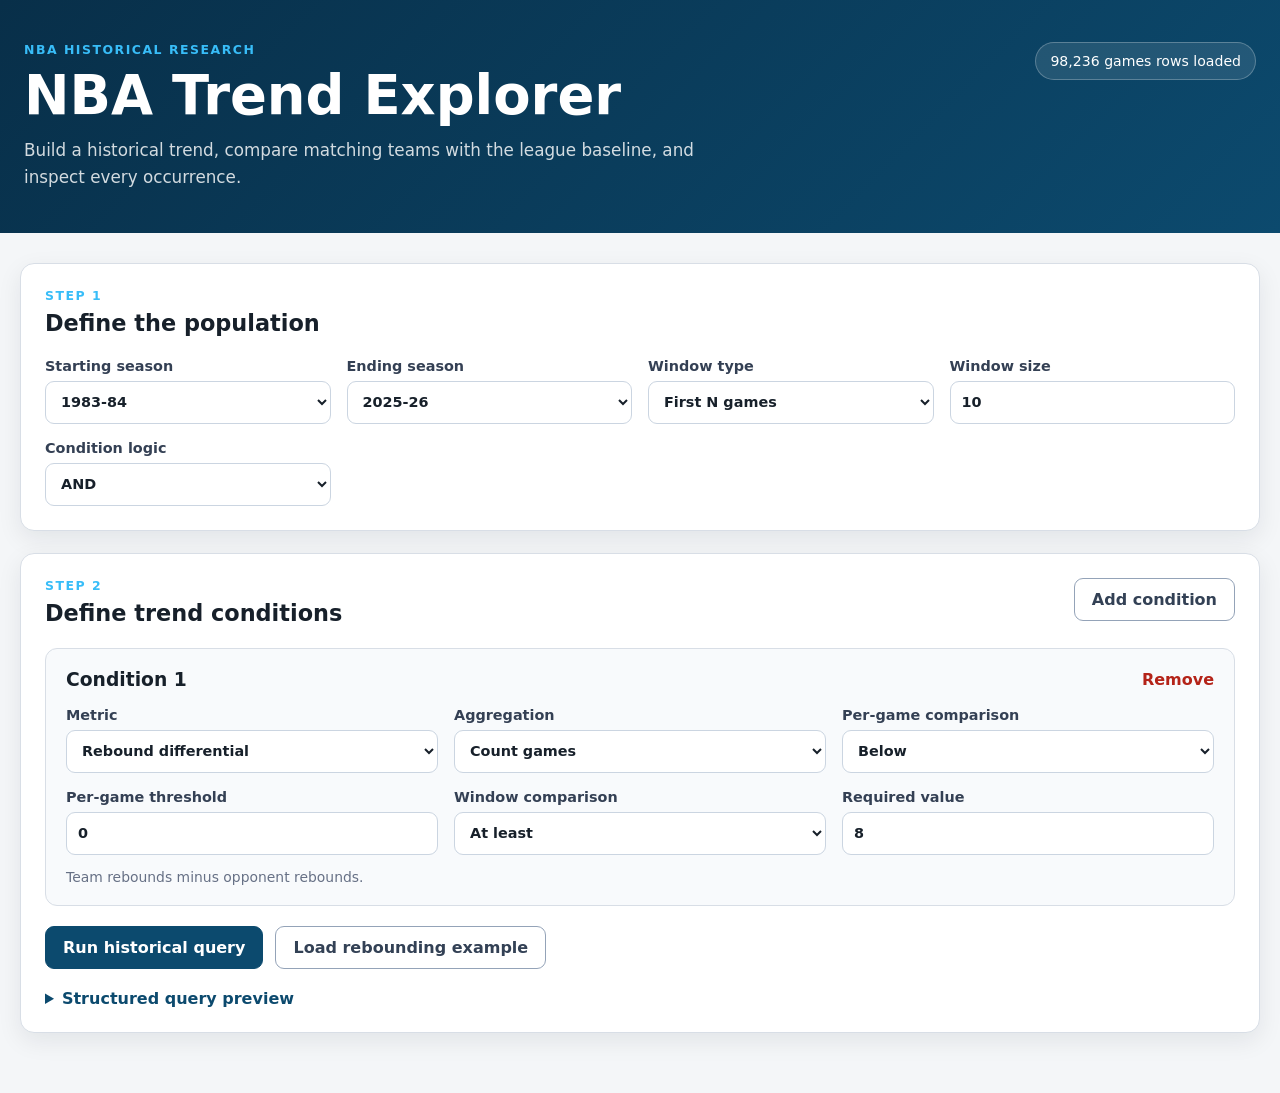
==== docs/index.html @ 091f8b8d "Build NBA historical trend explorer" ====
<!DOCTYPE html>
<html lang="en">
<head>
  <meta charset="UTF-8">

  <meta
    name="viewport"
    content="width=device-width, initial-scale=1.0"
  >

  <title>NBA Historical Trend Explorer</title>

  <link
    rel="stylesheet"
    href="./styles.css"
  >
</head>

<body>
  <header class="site-header">
    <div class="header-content">
      <div>
        <p class="eyebrow">NBA historical research</p>

        <h1>NBA Trend Explorer</h1>

        <p class="header-description">
          Build a historical trend, compare matching teams with
          the league baseline, and inspect every occurrence.
        </p>
      </div>

      <div
        id="dataStatus"
        class="status-badge"
      >
        Loading data…
      </div>
    </div>
  </header>

  <main class="page-shell">
    <section class="panel">
      <div class="section-heading">
        <div>
          <p class="eyebrow">Step 1</p>
          <h2>Define the population</h2>
        </div>
      </div>

      <div class="form-grid form-grid-four">
        <label>
          <span>Starting season</span>

          <select id="seasonStart"></select>
        </label>

        <label>
          <span>Ending season</span>

          <select id="seasonEnd"></select>
        </label>

        <label>
          <span>Window type</span>

          <select id="windowType">
            <option value="first_n_games">
              First N games
            </option>

            <option value="games_range">
              Fixed game range
            </option>

            <option value="rolling">
              Any rolling window
            </option>
          </select>
        </label>

        <label id="windowSizeField">
          <span>Window size</span>

          <input
            id="windowSize"
            type="number"
            min="1"
            max="82"
            value="10"
          >
        </label>

        <label
          id="rangeStartField"
          class="hidden"
        >
          <span>Starting game</span>

          <input
            id="rangeStart"
            type="number"
            min="1"
            max="82"
            value="1"
          >
        </label>

        <label
          id="rangeEndField"
          class="hidden"
        >
          <span>Ending game</span>

          <input
            id="rangeEnd"
            type="number"
            min="1"
            max="82"
            value="10"
          >
        </label>

        <label>
          <span>Condition logic</span>

          <select id="conditionLogic">
            <option value="AND">AND</option>
            <option value="OR">OR</option>
          </select>
        </label>
      </div>
    </section>

    <section class="panel">
      <div class="section-heading">
        <div>
          <p class="eyebrow">Step 2</p>
          <h2>Define trend conditions</h2>
        </div>

        <button
          id="addConditionButton"
          class="button secondary-button"
          type="button"
        >
          Add condition
        </button>
      </div>

      <div id="conditionsContainer"></div>

      <div class="actions-row">
        <button
          id="runQueryButton"
          class="button primary-button"
          type="button"
        >
          Run historical query
        </button>

        <button
          id="loadExampleButton"
          class="button secondary-button"
          type="button"
        >
          Load rebounding example
        </button>
      </div>

      <details class="query-preview">
        <summary>Structured query preview</summary>

        <pre id="queryPreview"></pre>
      </details>
    </section>

    <section
      id="errorPanel"
      class="panel error-panel hidden"
    >
      <h2>Query error</h2>
      <p id="errorMessage"></p>
    </section>

    <section
      id="resultsSection"
      class="hidden"
    >
      <section class="panel">
        <div class="section-heading">
          <div>
            <p class="eyebrow">Results</p>
            <h2>Trend summary</h2>
          </div>
        </div>

        <div
          id="summaryCards"
          class="summary-grid"
        ></div>
      </section>

      <section class="panel">
        <div class="section-heading">
          <div>
            <p class="eyebrow">Comparison</p>
            <h2>Outcomes versus baseline</h2>
          </div>
        </div>

        <div class="table-wrapper">
          <table>
            <thead>
              <tr>
                <th>Outcome</th>
                <th>Trend teams</th>
                <th>Baseline</th>
                <th>Difference</th>
              </tr>
            </thead>

            <tbody id="outcomeTableBody"></tbody>
          </table>
        </div>
      </section>

      <section class="panel">
        <div class="section-heading">
          <div>
            <p class="eyebrow">Evidence</p>
            <h2>Matching occurrences</h2>
          </div>

          <button
            id="downloadButton"
            class="button secondary-button"
            type="button"
          >
            Download CSV
          </button>
        </div>

        <p
          id="occurrenceLimitMessage"
          class="muted-text"
        ></p>

        <div class="table-wrapper occurrence-table-wrapper">
          <table>
            <thead id="occurrenceTableHead"></thead>
            <tbody id="occurrenceTableBody"></tbody>
          </table>
        </div>
      </section>
    </section>
  </main>

  <template id="conditionTemplate">
    <article class="condition-card">
      <div class="condition-card-header">
        <h3 class="condition-title">
          Condition
        </h3>

        <button
          type="button"
          class="remove-condition-button"
        >
          Remove
        </button>
      </div>

      <div class="form-grid condition-grid">
        <label>
          <span>Metric</span>
          <select class="condition-metric"></select>
        </label>

        <label>
          <span>Aggregation</span>

          <select class="condition-aggregation">
            <option value="count">Count games</option>
            <option value="mean">Average</option>
            <option value="sum">Sum</option>
            <option value="minimum">Minimum</option>
            <option value="maximum">Maximum</option>
          </select>
        </label>

        <label class="event-operator-field">
          <span>Per-game comparison</span>

          <select class="condition-event-operator">
            <option value="<">Below</option>
            <option value="<=">At most</option>
            <option value=">">Above</option>
            <option value=">=">At least</option>
            <option value="==">Equal to</option>
            <option value="!=">Not equal to</option>
          </select>
        </label>

        <label class="event-threshold-field">
          <span>Per-game threshold</span>

          <input
            class="condition-event-threshold"
            type="number"
            step="any"
            value="0"
          >
        </label>

        <label>
          <span>Window comparison</span>

          <select class="condition-operator">
            <option value=">=">At least</option>
            <option value=">">Above</option>
            <option value="<=">At most</option>
            <option value="<">Below</option>
            <option value="==">Equal to</option>
            <option value="!=">Not equal to</option>
          </select>
        </label>

        <label>
          <span>Required value</span>

          <input
            class="condition-value"
            type="number"
            step="any"
            value="8"
          >
        </label>
      </div>

      <p class="metric-description"></p>
    </article>
  </template>

  <script src="./app.js"></script>
</body>
</html>
---- docs/styles.css ----
:root {
    --background: #f4f6f8;
    --surface: #ffffff;
    --surface-muted: #f8fafc;
    --border: #d8dee6;
    --text: #17202a;
    --muted: #667085;
    --primary: #0c4a6e;
    --primary-hover: #083b58;
    --danger: #b42318;
    --danger-background: #fff4f2;
    --success: #166534;
    --shadow: 0 8px 24px rgba(15, 23, 42, 0.08);
    --radius: 14px;
  }
  
  * {
    box-sizing: border-box;
  }
  
  body {
    margin: 0;
    background: var(--background);
    color: var(--text);
    font-family:
      Inter,
      ui-sans-serif,
      system-ui,
      -apple-system,
      BlinkMacSystemFont,
      "Segoe UI",
      sans-serif;
  }
  
  button,
  input,
  select {
    font: inherit;
  }
  
  .site-header {
    background:
      linear-gradient(
        135deg,
        #082f49,
        #0c4a6e
      );
    color: white;
    padding: 42px 24px;
  }
  
  .header-content {
    width: min(1240px, 100%);
    margin: 0 auto;
    display: flex;
    gap: 32px;
    justify-content: space-between;
    align-items: flex-start;
  }
  
  h1,
  h2,
  h3,
  p {
    margin-top: 0;
  }
  
  h1 {
    margin-bottom: 10px;
    font-size: clamp(2rem, 5vw, 3.4rem);
  }
  
  h2 {
    margin-bottom: 0;
    font-size: 1.4rem;
  }
  
  h3 {
    margin-bottom: 0;
  }
  
  .header-description {
    max-width: 720px;
    margin-bottom: 0;
    color: rgba(255, 255, 255, 0.82);
    font-size: 1.05rem;
    line-height: 1.6;
  }
  
  .eyebrow {
    margin-bottom: 7px;
    color: #38bdf8;
    font-size: 0.78rem;
    font-weight: 800;
    letter-spacing: 0.12em;
    text-transform: uppercase;
  }
  
  .status-badge {
    flex-shrink: 0;
    padding: 10px 14px;
    border: 1px solid rgba(255, 255, 255, 0.25);
    border-radius: 999px;
    background: rgba(255, 255, 255, 0.1);
    font-size: 0.88rem;
  }
  
  .page-shell {
    width: min(1240px, calc(100% - 32px));
    margin: 30px auto 60px;
  }
  
  .panel {
    margin-bottom: 22px;
    padding: 24px;
    border: 1px solid var(--border);
    border-radius: var(--radius);
    background: var(--surface);
    box-shadow: var(--shadow);
  }
  
  .section-heading {
    display: flex;
    gap: 18px;
    justify-content: space-between;
    align-items: flex-start;
    margin-bottom: 22px;
  }
  
  .form-grid {
    display: grid;
    gap: 16px;
  }
  
  .form-grid-four {
    grid-template-columns:
      repeat(
        4,
        minmax(0, 1fr)
      );
  }
  
  .condition-grid {
    grid-template-columns:
      repeat(
        3,
        minmax(0, 1fr)
      );
  }
  
  label {
    display: flex;
    flex-direction: column;
    gap: 7px;
    color: #344054;
    font-size: 0.9rem;
    font-weight: 650;
  }
  
  input,
  select {
    width: 100%;
    min-height: 43px;
    padding: 9px 11px;
    border: 1px solid #cbd5e1;
    border-radius: 9px;
    background: white;
    color: var(--text);
  }
  
  input:focus,
  select:focus {
    outline: 3px solid rgba(14, 165, 233, 0.18);
    border-color: #0284c7;
  }
  
  .condition-card {
    margin-bottom: 16px;
    padding: 20px;
    border: 1px solid var(--border);
    border-radius: 12px;
    background: var(--surface-muted);
  }
  
  .condition-card-header {
    display: flex;
    justify-content: space-between;
    align-items: center;
    margin-bottom: 17px;
  }
  
  .remove-condition-button {
    padding: 0;
    border: 0;
    background: transparent;
    color: var(--danger);
    cursor: pointer;
    font-weight: 750;
  }
  
  .metric-description {
    margin: 14px 0 0;
    color: var(--muted);
    font-size: 0.87rem;
  }
  
  .actions-row {
    display: flex;
    flex-wrap: wrap;
    gap: 12px;
    margin-top: 20px;
  }
  
  .button {
    min-height: 43px;
    padding: 10px 17px;
    border-radius: 9px;
    cursor: pointer;
    font-weight: 750;
  }
  
  .primary-button {
    border: 1px solid var(--primary);
    background: var(--primary);
    color: white;
  }
  
  .primary-button:hover {
    background: var(--primary-hover);
  }
  
  .secondary-button {
    border: 1px solid #94a3b8;
    background: white;
    color: #334155;
  }
  
  .secondary-button:hover {
    background: #f8fafc;
  }
  
  .query-preview {
    margin-top: 20px;
  }
  
  .query-preview summary {
    cursor: pointer;
    color: var(--primary);
    font-weight: 700;
  }
  
  .query-preview pre {
    overflow-x: auto;
    margin: 12px 0 0;
    padding: 16px;
    border-radius: 10px;
    background: #0f172a;
    color: #dbeafe;
    font-size: 0.8rem;
  }
  
  .summary-grid {
    display: grid;
    grid-template-columns:
      repeat(
        4,
        minmax(0, 1fr)
      );
    gap: 14px;
  }
  
  .summary-card {
    padding: 18px;
    border: 1px solid var(--border);
    border-radius: 11px;
    background: var(--surface-muted);
  }
  
  .summary-label {
    margin-bottom: 8px;
    color: var(--muted);
    font-size: 0.82rem;
    font-weight: 700;
    text-transform: uppercase;
  }
  
  .summary-value {
    margin-bottom: 0;
    font-size: 1.65rem;
    font-weight: 800;
  }
  
  .table-wrapper {
    overflow-x: auto;
  }
  
  table {
    width: 100%;
    border-collapse: collapse;
    white-space: nowrap;
  }
  
  th,
  td {
    padding: 12px 13px;
    border-bottom: 1px solid var(--border);
    text-align: left;
    font-size: 0.88rem;
  }
  
  th {
    background: #f8fafc;
    color: #475467;
    font-size: 0.78rem;
    letter-spacing: 0.03em;
    text-transform: uppercase;
  }
  
  tbody tr:hover {
    background: #f8fafc;
  }
  
  .positive-value {
    color: var(--success);
    font-weight: 750;
  }
  
  .negative-value {
    color: var(--danger);
    font-weight: 750;
  }
  
  .error-panel {
    border-color: #fda29b;
    background: var(--danger-background);
    color: var(--danger);
  }
  
  .muted-text {
    color: var(--muted);
    font-size: 0.88rem;
  }
  
  .hidden {
    display: none !important;
  }
  
  @media (max-width: 950px) {
    .form-grid-four,
    .condition-grid,
    .summary-grid {
      grid-template-columns:
        repeat(
          2,
          minmax(0, 1fr)
        );
    }
  
    .header-content {
      flex-direction: column;
    }
  }
  
  @media (max-width: 600px) {
    .page-shell {
      width: min(100% - 20px, 1240px);
    }
  
    .panel {
      padding: 18px;
    }
  
    .form-grid-four,
    .condition-grid,
    .summary-grid {
      grid-template-columns: 1fr;
    }
  
    .section-heading {
      flex-direction: column;
    }
  }
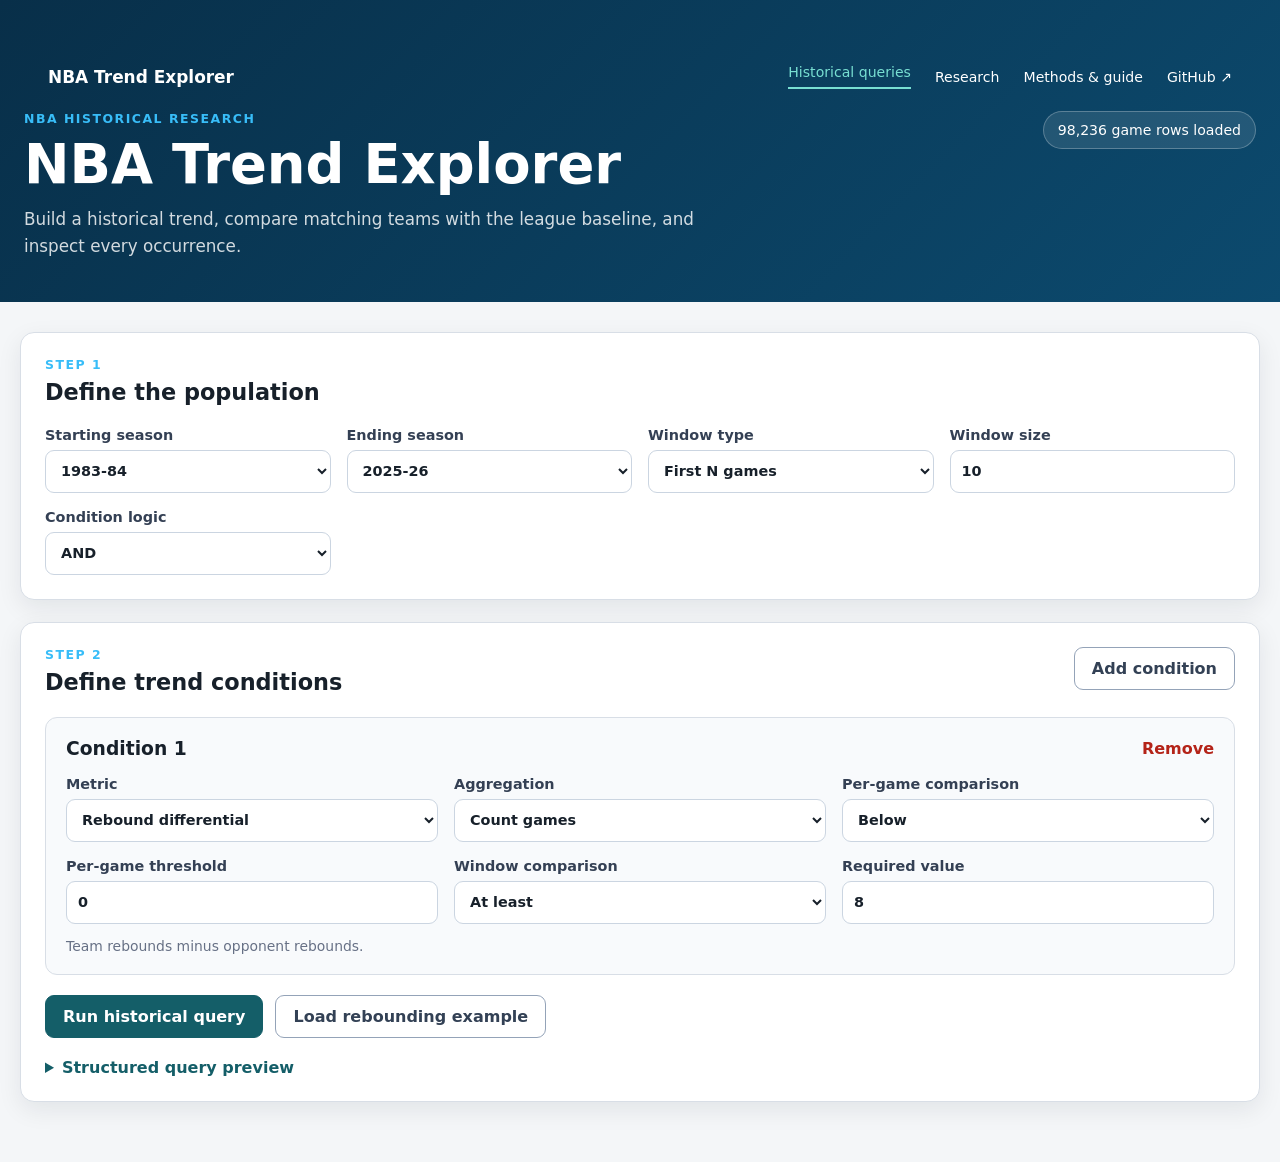
==== commit 3780be19: "Add documented early-season research explorer and consistent trend counts" ====
--- a/docs/index.html
+++ b/docs/index.html
@@ -14,10 +14,12 @@
     rel="stylesheet"
     href="./styles.css"
   >
+  <link rel="stylesheet" href="./research.css">
 </head>
 
 <body>
   <header class="site-header">
+    <nav class="site-nav" aria-label="Main navigation"><a class="brand" href="./index.html">NBA Trend Explorer</a><div><a href="./index.html" aria-current="page">Historical queries</a><a href="./research.html">Research</a><a href="./methods.html">Methods &amp; guide</a><a href="https://github.com/Ztillz/nba-historical-trend-explorer">GitHub ↗</a></div></nav>
     <div class="header-content">
       <div>
         <p class="eyebrow">NBA historical research</p>
@@ -199,6 +201,7 @@
           id="summaryCards"
           class="summary-grid"
         ></div>
+        <p id="coverageMessage" class="muted-text" aria-live="polite"></p>
       </section>
 
       <section class="panel">
@@ -344,4 +347,4 @@
 
   <script src="./app.js"></script>
 </body>
-</html>+</html>
--- a/docs/research.css
+++ b/docs/research.css
@@ -0,0 +1,76 @@
+:root { --primary:#145e68; --primary-hover:#0b4750; --accent:#c75c27; }
+[hidden] { display:none !important; }
+.skip-link { position:fixed;top:-60px;left:12px;background:white;padding:12px;z-index:10; }
+.skip-link:focus { top:12px; }
+.research-header { background:#102b39;color:#fff; }
+.site-nav { max-width:1280px;margin:auto;padding:22px 24px;display:flex;align-items:center;justify-content:space-between;gap:20px; }
+.site-nav a { color:inherit;text-decoration:none;font-size:.88rem; }
+.site-nav>div { display:flex;gap:24px;align-items:center;flex-wrap:wrap; }
+.site-nav a[aria-current] { color:#78dfd2;border-bottom:2px solid #78dfd2;padding-bottom:7px; }
+.site-nav .brand { font-size:1.06rem;font-weight:750;white-space:nowrap; }
+.brand-mark { display:inline-block;border:1px solid #4d7482;border-radius:6px;padding:5px;margin-right:7px;font-size:.74rem;letter-spacing:.03em; }
+.research-hero { max-width:1280px;margin:auto;padding:42px 24px 47px;display:grid;grid-template-columns:1fr 270px;gap:60px; }
+.research-hero h1 { font-size:clamp(2.5rem,5vw,3.8rem);letter-spacing:-.04em;margin-bottom:16px; }
+.research-hero p { max-width:780px;line-height:1.65;color:#c5d9df; }
+.research-hero .eyebrow { color:#78dfd2; }
+.hero-aside { border-left:1px solid #3c5a69;padding-left:25px;align-self:center;font-size:.88rem;line-height:1.6; }
+.hero-aside p { margin:12px 0; }
+.hero-aside a { color:#78dfd2; }
+.live-dot { display:inline-block;width:8px;height:8px;border-radius:50%;background:#78dfd2;margin-right:8px; }
+.research-shell { width:min(1280px,calc(100% - 32px)); }
+.research-shell .eyebrow { color:#145e68; }
+.research-filters { display:grid;grid-template-columns:repeat(3,minmax(0,1fr));gap:17px; }
+.filter-footer { display:flex;justify-content:space-between;gap:22px;align-items:center;margin-top:20px; }
+.filter-footer p { margin:0;color:var(--muted);max-width:650px;font-size:.91rem;line-height:1.6; }
+.filter-footer>div { display:flex;gap:10px;flex-shrink:0; }
+.filter-panel { border-top:3px solid #145e68; }
+#researchStatus { margin:14px 0 0;min-height:20px; }
+.research-grid { display:grid;grid-template-columns:minmax(330px,1fr) minmax(0,1.45fr);gap:20px; }
+.research-grid .panel { min-width:0; }
+.research-grid h2 { font-size:1.2rem; }
+.subtle-badge { display:inline-block;padding:5px 8px;border-radius:5px;background:#edf5f5;color:#145e68;font-size:.76rem;white-space:nowrap; }
+.research-shell .summary-grid { margin-bottom:24px; }
+.research-shell .summary-card { background:#fff;border:1px solid var(--border);padding:21px;border-radius:10px; }
+.research-shell .summary-value { font-size:1.85rem;letter-spacing:-.03em; }
+.summary-detail { margin:8px 0 0;font-size:.8rem;color:var(--muted);line-height:1.5; }
+.signal-table th,.signal-table td { padding:12px 8px;font-size:.83rem; }
+.signal-table tbody tr.active { background:#eaf5f3; }
+.signal-table button { background:none;border:0;text-align:left;padding:0;color:#164d5e;cursor:pointer;line-height:1.4;font-weight:650; }
+.signal-table button:hover { text-decoration:underline; }
+.signal-table button[aria-pressed=true]::before { content:'› ';font-size:1.1rem; }
+.muted-text { line-height:1.6; }
+.research-shell a { color:#145e68; }
+.plot-legend { display:flex;gap:18px;flex-wrap:wrap;color:var(--muted);font-size:.79rem;margin-bottom:12px; }
+.plot-legend i { display:inline-block;width:8px;height:8px;border-radius:50%;margin-right:5px; }
+.earlier-dot { background:#145e68; }.later-dot { background:#c75c27; }
+.scatter-plot svg { display:block;width:100%;height:auto; }
+.scatter-plot circle { cursor:pointer; }
+.team-detail { min-height:80px;padding:14px;background:#f1f5f7;border-radius:8px;font-size:.86rem;line-height:1.7; }
+.team-detail strong { color:#102b39; }
+.callout { padding:15px 17px;border-left:3px solid #145e68;background:#eef6f5;font-size:.89rem;line-height:1.65; }
+.benchmark-grid { grid-template-columns:1.45fr 1fr; }
+.benchmark-item { margin:20px 0; }
+.benchmark-label { display:flex;justify-content:space-between;gap:14px;font-size:.87rem;margin-bottom:8px; }
+.benchmark-track { height:9px;background:#ecf0f3;border-radius:4px;overflow:hidden; }
+.benchmark-track span { display:block;height:100%;background:#145e68; }
+.benchmark-item:last-child .benchmark-track span { background:#c75c27; }
+.benchmark-meta { color:var(--muted);font-size:.76rem;margin-top:6px; }
+.cohort-context { margin-top:22px;border-top:1px solid var(--border);padding-top:18px;font-size:.86rem;line-height:1.6; }
+.cohort-context h3 { font-size:1rem;margin-bottom:10px; }
+.evidence-controls { display:grid;grid-template-columns:1fr 270px;gap:16px;margin-bottom:18px; }
+.export-actions { display:flex;gap:10px;flex-wrap:wrap; }
+#evidenceBody button { border:0;background:none;color:#145e68;text-align:left;padding:0;cursor:pointer;text-decoration:underline; }
+.pagination { display:flex;justify-content:space-between;align-items:center;gap:14px;margin-top:20px; }
+.pagination p { margin:0;font-size:.86rem; }
+button:disabled { opacity:.5;cursor:wait; }
+button:focus-visible,a:focus-visible { outline:3px solid #d18b4a;outline-offset:4px; }
+.coverage-panel { font-size:.9rem;line-height:1.7; }
+.research-footer { max-width:1280px;margin:0 auto;padding:0 24px 35px;font-size:.85rem;color:var(--muted);line-height:1.8; }
+.research-footer a { color:#145e68; }
+.guide-content { max-width:920px; }
+.guide-content p,.guide-content li { line-height:1.8; }
+.guide-content h2 { margin:28px 0 14px; }.guide-content h3 { margin:20px 0 10px; }
+.guide-content code { background:#edf1f4;padding:2px 5px;border-radius:4px;font-size:.86em; }
+@media(max-width:1050px) { .research-grid { grid-template-columns:1fr; }.filter-footer { flex-direction:column;align-items:flex-start; }.research-hero { gap:24px; } }
+@media(max-width:720px) { .site-nav { flex-direction:column;align-items:flex-start; }.site-nav>div { gap:17px; }.research-hero { grid-template-columns:1fr;padding-top:20px; }.hero-aside { border-left:0;border-top:1px solid #3c5a69;padding:16px 0 0; }.research-filters { grid-template-columns:repeat(2,minmax(0,1fr)); }.research-shell .summary-grid { grid-template-columns:repeat(2,minmax(0,1fr)); }.evidence-controls { grid-template-columns:1fr; }.section-heading { flex-wrap:wrap; }.signal-table th,.signal-table td { font-size:.78rem; }.research-shell .panel { padding:18px; } }
+@media(max-width:420px) { .research-filters { grid-template-columns:1fr; }.filter-footer>div { flex-wrap:wrap; }.research-shell .summary-grid { grid-template-columns:1fr; } }
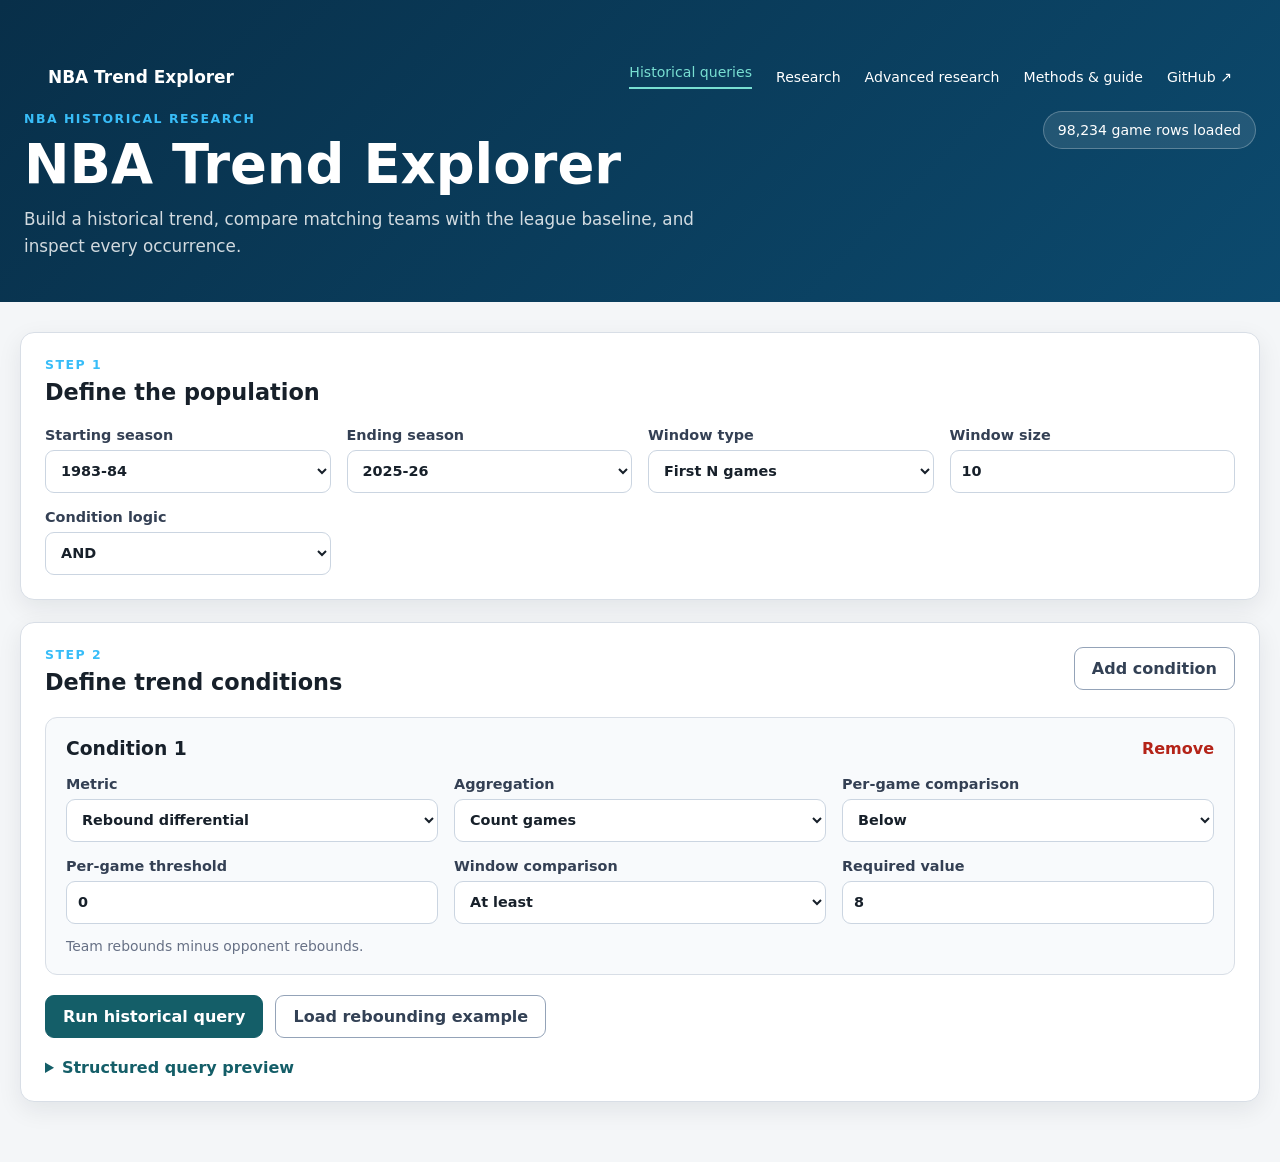
==== commit 06ba51b5: "Collect audited advanced game stats and research future efficiency and style" ====
--- a/docs/index.html
+++ b/docs/index.html
@@ -19,7 +19,7 @@
 
 <body>
   <header class="site-header">
-    <nav class="site-nav" aria-label="Main navigation"><a class="brand" href="./index.html">NBA Trend Explorer</a><div><a href="./index.html" aria-current="page">Historical queries</a><a href="./research.html">Research</a><a href="./methods.html">Methods &amp; guide</a><a href="https://github.com/Ztillz/nba-historical-trend-explorer">GitHub ↗</a></div></nav>
+    <nav class="site-nav" aria-label="Main navigation"><a class="brand" href="./index.html">NBA Trend Explorer</a><div><a href="./index.html" aria-current="page">Historical queries</a><a href="./research.html">Research</a><a href="./advanced.html">Advanced research</a><a href="./methods.html">Methods &amp; guide</a><a href="https://github.com/Ztillz/nba-historical-trend-explorer">GitHub ↗</a></div></nav>
     <div class="header-content">
       <div>
         <p class="eyebrow">NBA historical research</p>
--- a/docs/research.css
+++ b/docs/research.css
@@ -20,6 +20,7 @@
 .research-shell { width:min(1280px,calc(100% - 32px)); }
 .research-shell .eyebrow { color:#145e68; }
 .research-filters { display:grid;grid-template-columns:repeat(3,minmax(0,1fr));gap:17px; }
+.research-filters>div { display:flex;flex-direction:column;gap:7px;min-width:0; }
 .filter-footer { display:flex;justify-content:space-between;gap:22px;align-items:center;margin-top:20px; }
 .filter-footer p { margin:0;color:var(--muted);max-width:650px;font-size:.91rem;line-height:1.6; }
 .filter-footer>div { display:flex;gap:10px;flex-shrink:0; }
@@ -33,6 +34,7 @@
 .research-shell .summary-card { background:#fff;border:1px solid var(--border);padding:21px;border-radius:10px; }
 .research-shell .summary-value { font-size:1.85rem;letter-spacing:-.03em; }
 .summary-detail { margin:8px 0 0;font-size:.8rem;color:var(--muted);line-height:1.5; }
+.signal-table { white-space:normal; }
 .signal-table th,.signal-table td { padding:12px 8px;font-size:.83rem; }
 .signal-table tbody tr.active { background:#eaf5f3; }
 .signal-table button { background:none;border:0;text-align:left;padding:0;color:#164d5e;cursor:pointer;line-height:1.4;font-weight:650; }
@@ -58,6 +60,7 @@
 .cohort-context { margin-top:22px;border-top:1px solid var(--border);padding-top:18px;font-size:.86rem;line-height:1.6; }
 .cohort-context h3 { font-size:1rem;margin-bottom:10px; }
 .evidence-controls { display:grid;grid-template-columns:1fr 270px;gap:16px;margin-bottom:18px; }
+.evidence-controls>div { display:flex;flex-direction:column;gap:7px;min-width:0; }
 .export-actions { display:flex;gap:10px;flex-wrap:wrap; }
 #evidenceBody button { border:0;background:none;color:#145e68;text-align:left;padding:0;cursor:pointer;text-decoration:underline; }
 .pagination { display:flex;justify-content:space-between;align-items:center;gap:14px;margin-top:20px; }
